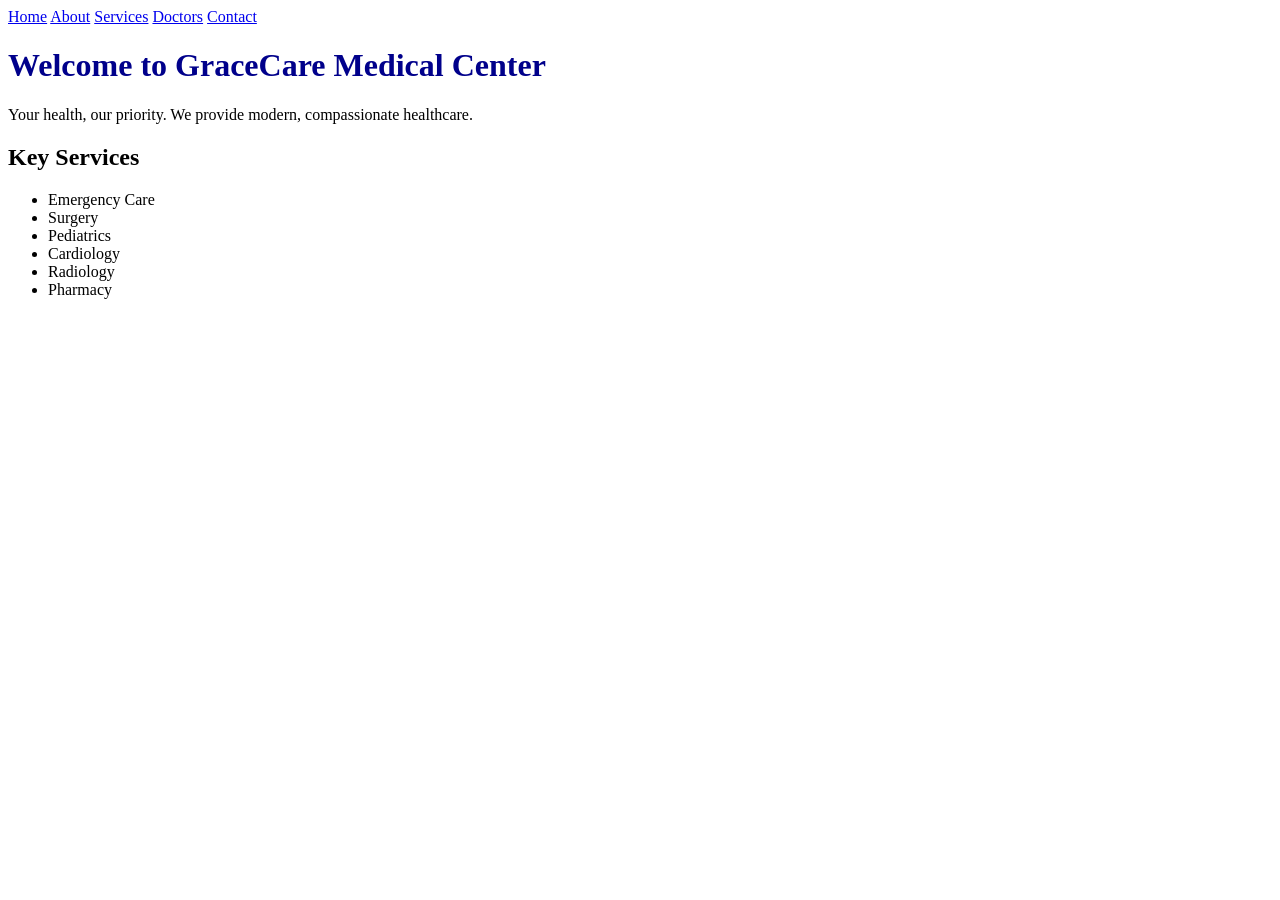
==== index.html @ ee9bda85 "first commit" ====
<!DOCTYPE html>
<html lang="en">
<head>
  <meta charset="UTF-8">
  <title>GraceCare Medical Center - Home</title>
  <link rel="stylesheet" href="css/style.css">
</head>
<body>
  <nav>
    <a href="index.html">Home</a>
    <a href="about.html">About</a>
    <a href="services.html">Services</a>
    <a href="doctors.html">Doctors</a>
    <a href="contact.html">Contact</a>
  </nav>

  <h1 style="color:darkblue;">Welcome to GraceCare Medical Center</h1>
  <p>Your health, our priority. We provide modern, compassionate healthcare.</p>

  <section>
    <h2>Key Services</h2>
    <ul>
      <li>Emergency Care</li>
      <li>Surgery</li>
      <li>Pediatrics</li>
      <li>Cardiology</li>
      <li>Radiology</li>
      <li>Pharmacy</li>
    </ul>
  </section>
</body>
</html>
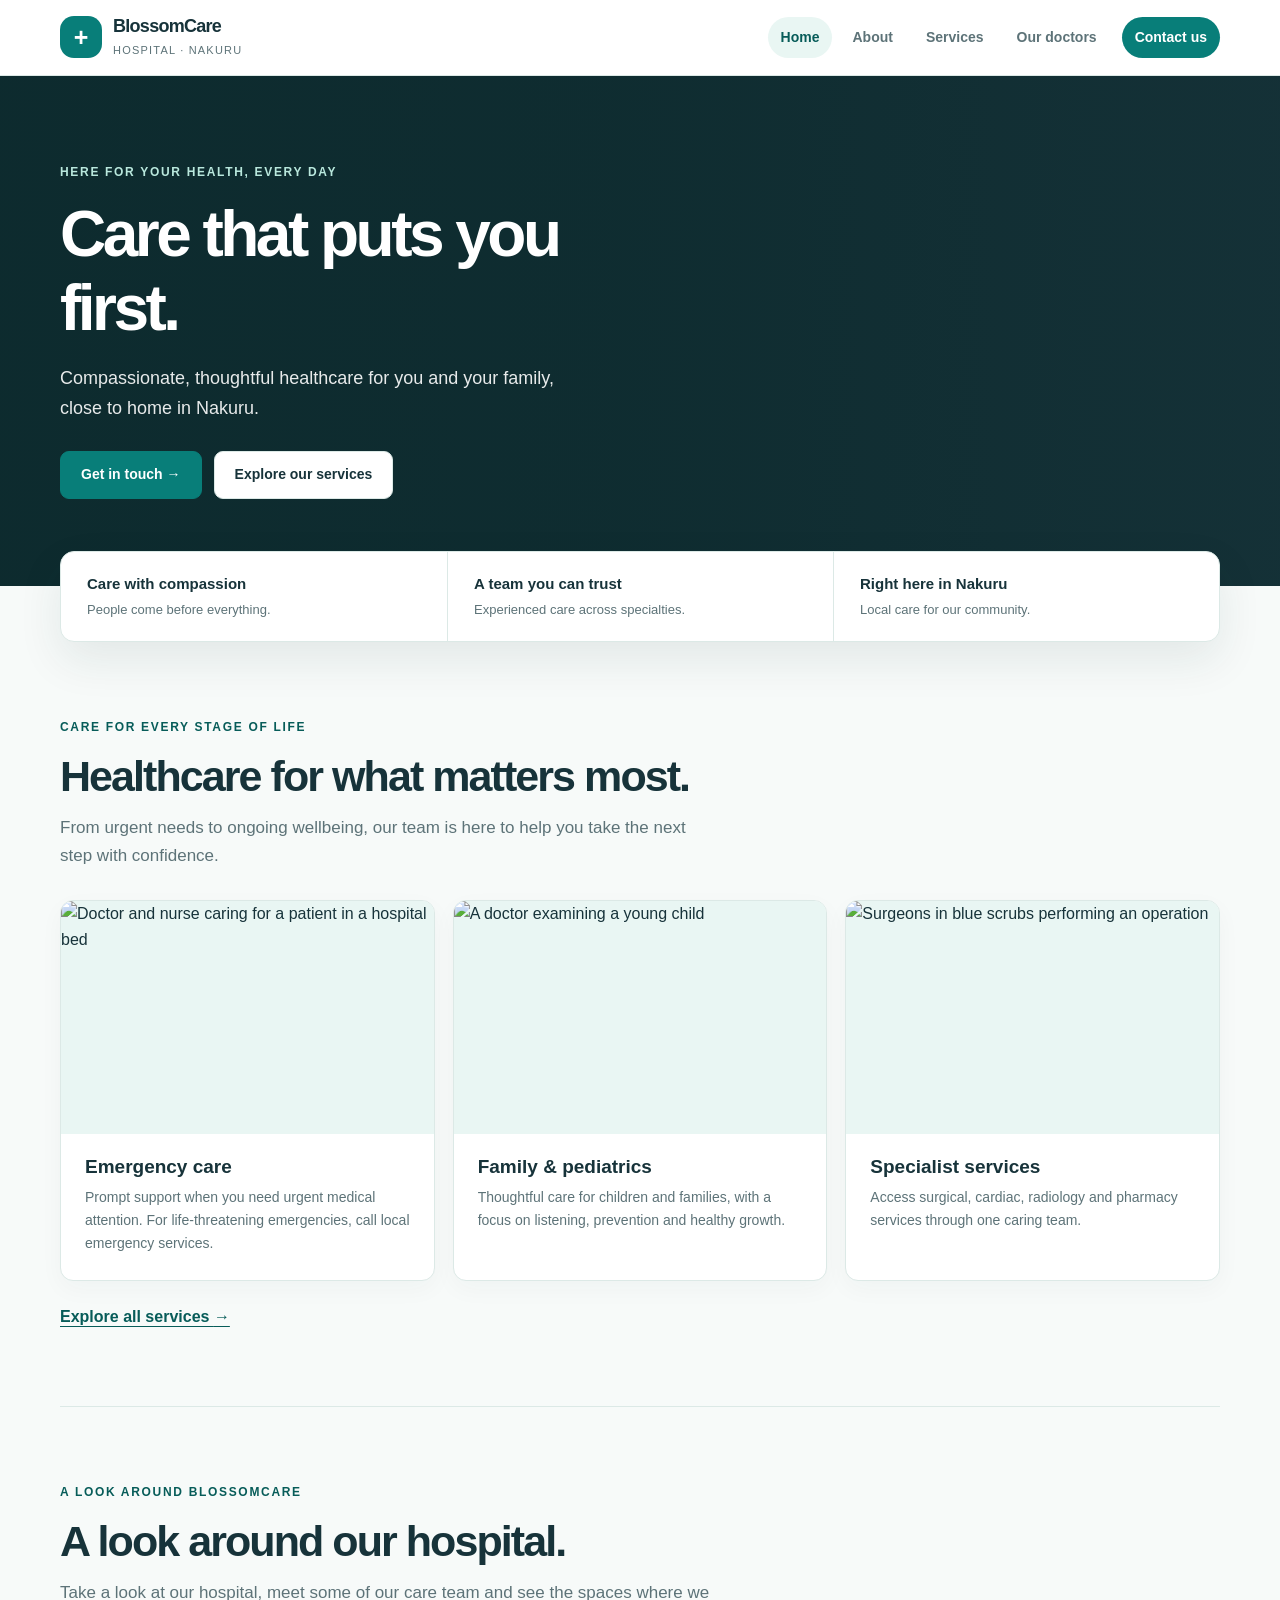
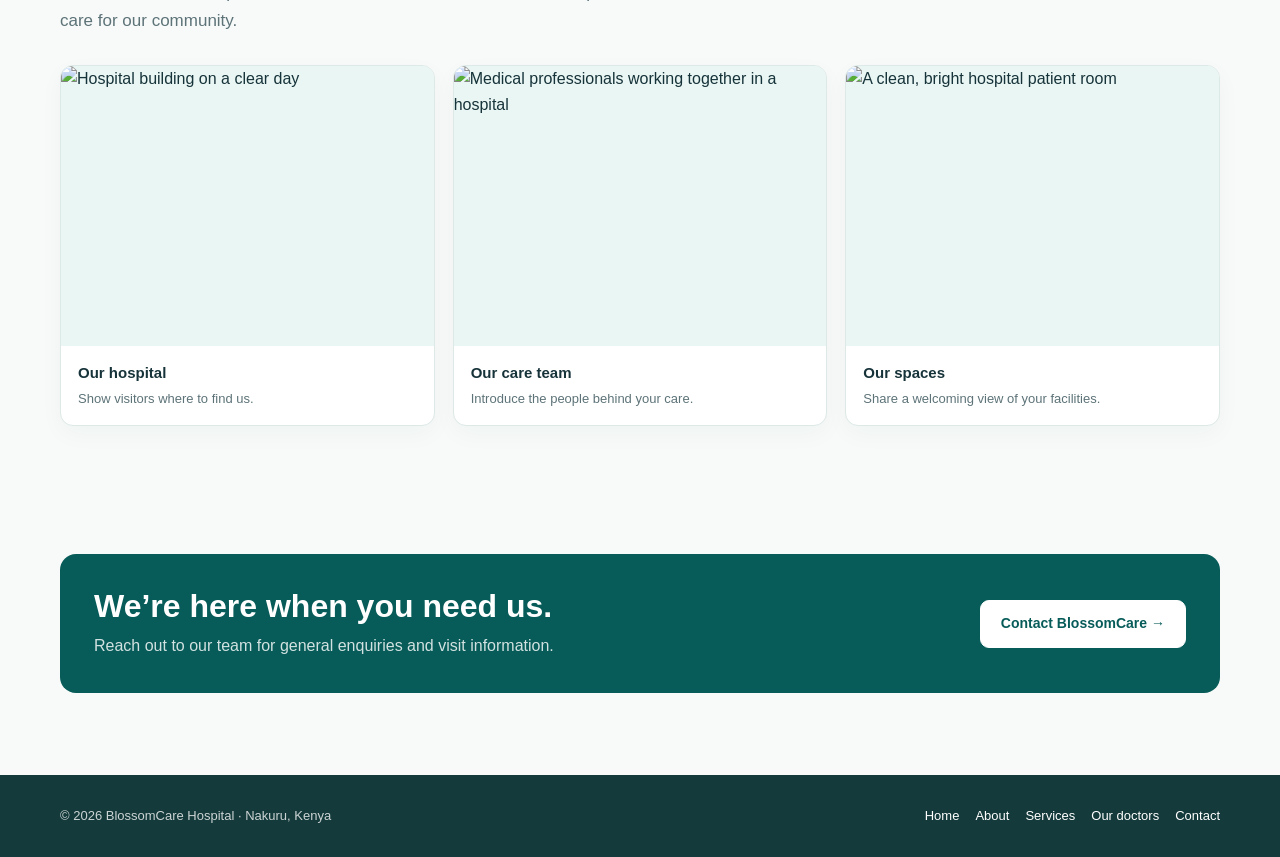
==== commit 7114d525: "Restore multi-page hospital site Co-authored-by: Copilot <223556219+Copilot@users.noreply.github.com" ====
--- a/index.html
+++ b/index.html
@@ -2,31 +2,125 @@
 <html lang="en">
 <head>
   <meta charset="UTF-8">
-  <title>GraceCare Medical Center - Home</title>
-  <link rel="stylesheet" href="css/style.css">
+  <meta name="viewport" content="width=device-width, initial-scale=1">
+  <meta name="description" content="Compassionate, patient-first healthcare in Nakuru, Kenya. Explore BlossomCare Hospital services and meet our care team.">
+  <meta name="theme-color" content="#087e79">
+  <title>BlossomCare Hospital | Care that puts you first</title>
+  <link rel="stylesheet" href="grace_care_website/css/style.css">
 </head>
 <body>
-  <nav>
-    <a href="index.html">Home</a>
-    <a href="about.html">About</a>
-    <a href="services.html">Services</a>
-    <a href="doctors.html">Doctors</a>
-    <a href="contact.html">Contact</a>
-  </nav>
+  <a class="skip-link" href="#main">Skip to main content</a>
+  <header class="site-header">
+    <a class="brand" href="#main" aria-label="BlossomCare Hospital home">
+      <span class="brand-mark" aria-hidden="true">+</span>
+      <span><span class="brand-name">BlossomCare</span><span class="brand-tagline">Hospital · Nakuru</span></span>
+    </a>
+    <nav class="main-nav" aria-label="Main navigation">
+      <a href="index.html" aria-current="page">Home</a>
+      <a href="about.html">About</a>
+      <a href="grace_care_website/service.html">Services</a>
+      <a href="grace_care_website/doctors.html">Our doctors</a>
+      <a class="nav-cta" href="grace_care_website/contact.html">Contact us</a>
+    </nav>
+  </header>
 
-  <h1 style="color:darkblue;">Welcome to GraceCare Medical Center</h1>
-  <p>Your health, our priority. We provide modern, compassionate healthcare.</p>
+  <main id="main">
+    <section class="hero">
+      <div class="hero-inner">
+        <div class="hero-copy">
+          <p class="eyebrow">Here for your health, every day</p>
+          <h1>Care that puts you first.</h1>
+          <p>Compassionate, thoughtful healthcare for you and your family, close to home in Nakuru.</p>
+          <div class="button-row">
+            <a class="button" href="grace_care_website/contact.html">Get in touch <span aria-hidden="true">&nbsp;→</span></a>
+            <a class="button button-secondary" href="#services">Explore our services</a>
+          </div>
+        </div>
+      </div>
+    </section>
 
-  <section>
-    <h2>Key Services</h2>
-    <ul>
-      <li>Emergency Care</li>
-      <li>Surgery</li>
-      <li>Pediatrics</li>
-      <li>Cardiology</li>
-      <li>Radiology</li>
-      <li>Pharmacy</li>
-    </ul>
-  </section>
+    <div class="trust-strip" aria-label="Hospital highlights">
+      <div class="trust-item"><strong>Care with compassion</strong><span>People come before everything.</span></div>
+      <div class="trust-item"><strong>A team you can trust</strong><span>Experienced care across specialties.</span></div>
+      <div class="trust-item"><strong>Right here in Nakuru</strong><span>Local care for our community.</span></div>
+    </div>
+
+    <section class="section container" id="services" aria-labelledby="services-heading">
+      <div class="section-heading">
+        <p class="eyebrow">Care for every stage of life</p>
+        <h2 id="services-heading">Healthcare for what matters most.</h2>
+        <p>From urgent needs to ongoing wellbeing, our team is here to help you take the next step with confidence.</p>
+      </div>
+      <div class="card-grid">
+        <article class="info-card service-card">
+          <img class="service-image" src="https://images.unsplash.com/photo-1633488781325-d36e6818d0c8?auto=format&amp;fit=crop&amp;w=900&amp;q=80" alt="Doctor and nurse caring for a patient in a hospital bed" loading="lazy" decoding="async">
+          <div class="service-card-content">
+            <h3>Emergency care</h3>
+            <p>Prompt support when you need urgent medical attention. For life-threatening emergencies, call local emergency services.</p>
+          </div>
+        </article>
+        <article class="info-card service-card">
+          <img class="service-image" src="https://images.unsplash.com/photo-1632053002928-1919605ee6f7?crop=entropy&amp;cs=tinysrgb&amp;fit=max&amp;fm=jpg&amp;ixid=M3wxMjA3fDB8MXxzZWFyY2h8Mnx8cGVkaWF0cmljJTIwZG9jdG9yJTIwY2hpbGR8ZW58MHx8fHwxNzkxMzI0ODE4fDA&amp;ixlib=rb-4.1.0&amp;q=80&amp;w=900" alt="A doctor examining a young child" loading="lazy" decoding="async">
+          <div class="service-card-content">
+            <h3>Family &amp; pediatrics</h3>
+            <p>Thoughtful care for children and families, with a focus on listening, prevention and healthy growth.</p>
+          </div>
+        </article>
+        <article class="info-card service-card">
+          <img class="service-image" src="https://images.unsplash.com/photo-1579684453423-f84349ef60b0?crop=entropy&amp;cs=tinysrgb&amp;fit=max&amp;fm=jpg&amp;ixid=M3wxMjA3fDB8MXxzZWFyY2h8M3x8c3VyZ2VvbnMlMjBvcGVyYXRpbmclMjByb29tfGVufDB8fHx8MTc5MTMyNDgxNnww&amp;ixlib=rb-4.1.0&amp;q=80&amp;w=900" alt="Surgeons in blue scrubs performing an operation" loading="lazy" decoding="async">
+          <div class="service-card-content">
+            <h3>Specialist services</h3>
+            <p>Access surgical, cardiac, radiology and pharmacy services through one caring team.</p>
+          </div>
+        </article>
+      </div>
+      <a class="text-link" href="grace_care_website/service.html">Explore all services <span aria-hidden="true">→</span></a>
+    </section>
+
+    <section class="section container gallery-section" id="gallery" aria-labelledby="gallery-heading">
+      <div class="section-heading">
+        <p class="eyebrow">A look around BlossomCare</p>
+        <h2 id="gallery-heading">A look around our hospital.</h2>
+        <p>Take a look at our hospital, meet some of our care team and see the spaces where we care for our community.</p>
+      </div>
+      <div class="gallery-grid">
+        <figure class="gallery-card">
+          <img class="gallery-image" src="https://images.unsplash.com/photo-1586773860418-d37222d8fce3?crop=entropy&amp;cs=tinysrgb&amp;fit=max&amp;fm=jpg&amp;ixid=M3wxMjA3fDB8MXxzZWFyY2h8Mnx8aG9zcGl0YWwlMjBleHRlcmlvcnxlbnwwfHx8fDE3OTEzMjQyODh8MA&amp;ixlib=rb-4.1.0&amp;q=80&amp;w=1000" alt="Hospital building on a clear day" loading="lazy" decoding="async">
+          <figcaption><strong>Our hospital</strong><span>Show visitors where to find us.</span></figcaption>
+        </figure>
+        <figure class="gallery-card">
+          <img class="gallery-image" src="https://images.unsplash.com/photo-1504813184591-01572f98c85f?crop=entropy&amp;cs=tinysrgb&amp;fit=max&amp;fm=jpg&amp;ixid=M3wxMjA3fDB8MXxzZWFyY2h8Mnx8ZG9jdG9ycyUyMG1lZGljYWwlMjB0ZWFtfGVufDB8fHx8MTc5MTMyNDI5MXww&amp;ixlib=rb-4.1.0&amp;q=80&amp;w=1000" alt="Medical professionals working together in a hospital" loading="lazy" decoding="async">
+          <figcaption><strong>Our care team</strong><span>Introduce the people behind your care.</span></figcaption>
+        </figure>
+        <figure class="gallery-card">
+          <img class="gallery-image" src="https://images.unsplash.com/photo-1538108149393-fbbd81895907?crop=entropy&amp;cs=tinysrgb&amp;fit=max&amp;fm=jpg&amp;ixid=M3wxMjA3fDB8MXxzZWFyY2h8M3x8aG9zcGl0YWwlMjBpbnRlcmlvcnxlbnwwfHx8fDE3OTEzMjQyOTR8MA&amp;ixlib=rb-4.1.0&amp;q=80&amp;w=1000" alt="A clean, bright hospital patient room" loading="lazy" decoding="async">
+          <figcaption><strong>Our spaces</strong><span>Share a welcoming view of your facilities.</span></figcaption>
+        </figure>
+      </div>
+    </section>
+
+    <section class="section-tight container" id="contact">
+      <div class="cta-panel">
+        <div>
+          <h2>We’re here when you need us.</h2>
+          <p>Reach out to our team for general enquiries and visit information.</p>
+        </div>
+        <a class="button" href="grace_care_website/contact.html">Contact BlossomCare <span aria-hidden="true">&nbsp;→</span></a>
+      </div>
+    </section>
+  </main>
+
+  <footer class="site-footer">
+    <div class="container footer-inner">
+      <p>&copy; <span id="copyright-year">2026</span> BlossomCare Hospital · Nakuru, Kenya</p>
+      <nav class="footer-links" aria-label="Footer navigation">
+        <a href="index.html">Home</a>
+        <a href="about.html">About</a>
+        <a href="grace_care_website/service.html">Services</a>
+        <a href="grace_care_website/doctors.html">Our doctors</a>
+        <a href="grace_care_website/contact.html">Contact</a>
+      </nav>
+    </div>
+  </footer>
 </body>
 </html>
--- a/grace_care_website/css/style.css
+++ b/grace_care_website/css/style.css
@@ -0,0 +1,930 @@
+:root {
+  color-scheme: light;
+  --ink: #17333a;
+  --muted: #5d7378;
+  --teal: #087e79;
+  --teal-dark: #075c59;
+  --mint: #e9f6f3;
+  --paper: #f7faf9;
+  --white: #fff;
+  --line: #dce9e6;
+  --shadow: 0 18px 45px rgba(23, 51, 58, 0.09);
+}
+
+* {
+  box-sizing: border-box;
+}
+
+html {
+  scroll-behavior: smooth;
+  scroll-padding-top: 20px;
+}
+
+body {
+  margin: 0;
+  background: var(--paper);
+  color: var(--ink);
+  font-family: "Segoe UI", Arial, sans-serif;
+  font-size: 16px;
+  line-height: 1.65;
+}
+
+a {
+  color: var(--teal-dark);
+}
+
+a:focus-visible,
+button:focus-visible {
+  outline: 3px solid #e4a940;
+  outline-offset: 3px;
+}
+
+h1,
+h2,
+h3,
+p {
+  margin-top: 0;
+}
+
+h1,
+h2,
+h3 {
+  color: var(--ink);
+  line-height: 1.16;
+}
+
+.skip-link {
+  position: absolute;
+  z-index: 5;
+  top: 8px;
+  left: 8px;
+  padding: 8px 12px;
+  transform: translateY(-150%);
+  border-radius: 8px;
+  background: var(--white);
+  color: var(--ink);
+}
+
+.skip-link:focus {
+  transform: translateY(0);
+}
+
+.site-header {
+  position: relative;
+  z-index: 2;
+  display: flex;
+  align-items: center;
+  justify-content: space-between;
+  gap: 24px;
+  padding: 16px max(24px, calc((100% - 1160px) / 2));
+  border-bottom: 1px solid var(--line);
+  background: var(--white);
+}
+
+.brand {
+  display: inline-flex;
+  align-items: center;
+  gap: 11px;
+  color: var(--ink);
+  text-decoration: none;
+}
+
+.brand-mark {
+  display: grid;
+  width: 42px;
+  height: 42px;
+  place-items: center;
+  border-radius: 14px;
+  background: var(--teal);
+  color: var(--white);
+  font-size: 25px;
+  font-weight: 700;
+  line-height: 1;
+}
+
+.brand-name,
+.brand-tagline {
+  display: block;
+}
+
+.brand-name {
+  font-size: 18px;
+  font-weight: 750;
+  letter-spacing: -0.04em;
+  line-height: 1.2;
+}
+
+.brand-tagline {
+  margin-top: 3px;
+  color: var(--muted);
+  font-size: 11px;
+  letter-spacing: 0.11em;
+  text-transform: uppercase;
+}
+
+.main-nav {
+  display: flex;
+  flex-wrap: wrap;
+  align-items: center;
+  justify-content: flex-end;
+  gap: 7px;
+}
+
+.main-nav a {
+  padding: 9px 13px;
+  border-radius: 999px;
+  color: var(--muted);
+  font-size: 14px;
+  font-weight: 650;
+  text-decoration: none;
+  transition: background-color 160ms ease, color 160ms ease;
+}
+
+.main-nav a:hover,
+.main-nav a[aria-current="page"] {
+  background: var(--mint);
+  color: var(--teal-dark);
+}
+
+.main-nav .nav-cta {
+  margin-left: 5px;
+  background: var(--teal);
+  color: var(--white);
+}
+
+.main-nav .nav-cta:hover {
+  background: var(--teal-dark);
+  color: var(--white);
+}
+
+.container {
+  width: min(100% - 48px, 1160px);
+  margin-inline: auto;
+}
+
+.hero {
+  position: relative;
+  display: grid;
+  min-height: 510px;
+  overflow: hidden;
+  align-items: center;
+  background-color: #17333a;
+  background-image:
+    linear-gradient(90deg, rgba(12, 42, 45, 0.9) 0%, rgba(12, 42, 45, 0.74) 47%, rgba(12, 42, 45, 0.25) 100%),
+    url("https://images.unsplash.com/photo-1519494026892-80bbd2d6fd0d?auto=format&fit=crop&w=2000&q=85");
+  background-position: center;
+  background-size: cover;
+  color: var(--white);
+}
+
+.hero-inner {
+  position: relative;
+  z-index: 1;
+  width: min(100% - 48px, 1160px);
+  margin-inline: auto;
+  padding-block: 82px;
+}
+
+.hero-copy {
+  max-width: 590px;
+}
+
+.eyebrow {
+  margin: 0 0 14px;
+  color: var(--teal-dark);
+  font-size: 12px;
+  font-weight: 750;
+  letter-spacing: 0.14em;
+  text-transform: uppercase;
+}
+
+.hero h1 {
+  max-width: 590px;
+  margin-bottom: 19px;
+  color: var(--white);
+  font-size: clamp(42px, 5vw, 66px);
+  letter-spacing: -0.055em;
+}
+
+.hero .eyebrow {
+  color: #b9e8dd;
+}
+
+.hero-copy > p:not(.eyebrow) {
+  max-width: 500px;
+  margin-bottom: 27px;
+  color: rgba(255, 255, 255, 0.9);
+  font-size: 18px;
+}
+
+.button-row {
+  display: flex;
+  flex-wrap: wrap;
+  gap: 12px;
+}
+
+.button {
+  display: inline-flex;
+  min-height: 48px;
+  align-items: center;
+  justify-content: center;
+  padding: 11px 20px;
+  border: 1px solid var(--teal);
+  border-radius: 9px;
+  background: var(--teal);
+  color: var(--white);
+  font-size: 14px;
+  font-weight: 700;
+  text-decoration: none;
+  transition: transform 160ms ease, background-color 160ms ease;
+}
+
+.button:hover {
+  transform: translateY(-2px);
+  background: var(--teal-dark);
+}
+
+.button-secondary {
+  border-color: var(--line);
+  background: var(--white);
+  color: var(--ink);
+}
+
+.button-secondary:hover {
+  border-color: var(--teal);
+  background: var(--white);
+  color: var(--teal-dark);
+}
+
+.trust-strip {
+  position: relative;
+  z-index: 1;
+  display: grid;
+  grid-template-columns: repeat(3, 1fr);
+  width: min(100% - 48px, 1160px);
+  margin: -35px auto 0;
+  border: 1px solid var(--line);
+  border-radius: 14px;
+  background: var(--white);
+  box-shadow: var(--shadow);
+}
+
+.trust-item {
+  padding: 20px 26px;
+}
+
+.trust-item + .trust-item {
+  border-left: 1px solid var(--line);
+}
+
+.trust-item strong,
+.trust-item span {
+  display: block;
+}
+
+.trust-item strong {
+  font-size: 15px;
+}
+
+.trust-item span {
+  margin-top: 3px;
+  color: var(--muted);
+  font-size: 13px;
+}
+
+.section {
+  padding-block: 76px;
+}
+
+.section-tight {
+  padding-block: 52px;
+}
+
+.page-hero {
+  display: flex;
+  min-height: 300px;
+  align-items: center;
+  padding-block: 64px;
+  background-color: #17333a;
+  background-image:
+    linear-gradient(90deg, rgba(12, 42, 45, 0.9) 0%, rgba(12, 42, 45, 0.72) 55%, rgba(12, 42, 45, 0.35) 100%),
+    url("https://images.unsplash.com/photo-1519494026892-80bbd2d6fd0d?auto=format&fit=crop&w=2000&q=85");
+  background-position: center;
+  background-size: cover;
+}
+
+.page-hero .container {
+  max-width: 1160px;
+}
+
+.page-hero h1 {
+  max-width: 740px;
+  margin-bottom: 14px;
+  color: var(--white);
+  font-size: clamp(42px, 5vw, 60px);
+  letter-spacing: -0.055em;
+}
+
+.page-hero .eyebrow {
+  color: #b9e8dd;
+}
+
+.page-hero .container > p:last-child {
+  max-width: 680px;
+  margin-bottom: 0;
+  color: rgba(255, 255, 255, 0.9);
+  font-size: 18px;
+}
+
+.content-section {
+  padding-block: 60px;
+}
+
+.split-layout {
+  display: grid;
+  grid-template-columns: 1fr 1fr;
+  align-items: center;
+  gap: 42px;
+  margin-bottom: 38px;
+}
+
+.split-layout h2,
+.contact-details h2 {
+  margin-bottom: 14px;
+  font-size: clamp(29px, 3.5vw, 40px);
+  letter-spacing: -0.045em;
+}
+
+.split-layout p:not(.eyebrow) {
+  color: var(--muted);
+}
+
+.content-image {
+  display: block;
+  width: 100%;
+  max-height: 390px;
+  aspect-ratio: 4 / 3;
+  border-radius: 15px;
+  object-fit: cover;
+}
+
+.value-grid,
+.service-detail-grid,
+.doctor-grid {
+  display: grid;
+  grid-template-columns: repeat(3, minmax(0, 1fr));
+  gap: 18px;
+}
+
+.value-grid .eyebrow {
+  margin-bottom: 10px;
+}
+
+.value-grid .info-card > p:last-child {
+  margin-bottom: 0;
+}
+
+.values-section {
+  background: #eef5f3;
+}
+
+.value-symbol {
+  display: grid;
+  width: 42px;
+  height: 42px;
+  margin-bottom: 16px;
+  place-items: center;
+  border-radius: 12px;
+  background: var(--mint);
+  color: var(--teal);
+  font-size: 22px;
+  font-weight: 700;
+}
+
+.service-detail-grid {
+  row-gap: 22px;
+}
+
+.service-detail-card {
+  overflow: hidden;
+  padding: 0;
+}
+
+.service-detail-card .service-image {
+  aspect-ratio: 16 / 10;
+}
+
+.service-card-content h2 {
+  margin-bottom: 8px;
+  font-size: 20px;
+}
+
+.service-disclaimer,
+.image-disclaimer {
+  margin: 20px 0 0;
+  color: var(--muted);
+  font-size: 13px;
+}
+
+.doctor-card {
+  overflow: hidden;
+  padding: 0;
+}
+
+.doctor-image {
+  display: block;
+  width: 100%;
+  aspect-ratio: 4 / 3;
+  background: var(--mint);
+  object-fit: cover;
+  object-position: center 30%;
+}
+
+.doctor-card-content {
+  padding: 22px 24px 25px;
+}
+
+.doctor-card-content h2 {
+  margin-bottom: 6px;
+  font-size: 21px;
+}
+
+.doctor-card-content p:last-child {
+  margin-bottom: 0;
+  color: var(--muted);
+  font-size: 14px;
+}
+
+.doctor-specialty {
+  margin-bottom: 11px;
+  color: var(--teal-dark);
+  font-size: 13px;
+  font-weight: 700;
+}
+
+.contact-layout {
+  display: grid;
+  grid-template-columns: 0.9fr 1.1fr;
+  align-items: start;
+  gap: 22px;
+}
+
+.contact-details,
+.contact-form-card {
+  padding: 30px;
+}
+
+.contact-detail {
+  display: flex;
+  align-items: flex-start;
+  gap: 13px;
+  padding-block: 17px;
+  border-top: 1px solid var(--line);
+}
+
+.contact-detail:first-of-type {
+  margin-top: 22px;
+}
+
+.contact-symbol {
+  display: grid;
+  width: 38px;
+  height: 38px;
+  flex: 0 0 38px;
+  place-items: center;
+  border-radius: 11px;
+  background: var(--mint);
+  color: var(--teal-dark);
+  font-size: 18px;
+}
+
+.contact-detail strong,
+.contact-detail span:not(.contact-symbol),
+.contact-detail a {
+  display: block;
+}
+
+.contact-detail strong {
+  margin-bottom: 3px;
+  font-size: 14px;
+}
+
+.contact-detail div > span,
+.contact-detail a {
+  color: var(--muted);
+  font-size: 14px;
+}
+
+.contact-detail a {
+  color: var(--teal-dark);
+}
+
+.contact-form-card h2 {
+  margin-bottom: 8px;
+  font-size: 25px;
+}
+
+.contact-form-card > p {
+  color: var(--muted);
+  font-size: 14px;
+}
+
+.contact-form-card form {
+  display: grid;
+  gap: 9px;
+}
+
+.contact-form-card label {
+  margin-top: 5px;
+  font-size: 14px;
+  font-weight: 700;
+}
+
+.contact-form-card input,
+.contact-form-card textarea {
+  width: 100%;
+  padding: 11px 12px;
+  border: 1px solid #bfd1cd;
+  border-radius: 8px;
+  background: var(--white);
+  color: var(--ink);
+  font: inherit;
+}
+
+.contact-form-card input:focus,
+.contact-form-card textarea:focus {
+  border-color: var(--teal);
+  outline: 3px solid rgba(8, 126, 121, 0.16);
+}
+
+.contact-form-card textarea {
+  resize: vertical;
+}
+
+.contact-form-card .button {
+  justify-self: start;
+  margin-top: 8px;
+  cursor: pointer;
+}
+
+.form-status {
+  min-height: 1.5em;
+  margin: 0;
+  color: var(--teal-dark);
+  font-size: 13px;
+}
+
+.emergency-note {
+  margin: 20px 0 0;
+  padding: 16px 18px;
+  border-left: 4px solid #c77d14;
+  border-radius: 7px;
+  background: #fff5e5;
+  color: #5b451f;
+  font-size: 14px;
+}
+
+.emergency-note strong {
+  display: block;
+}
+
+.section-heading {
+  max-width: 650px;
+  margin-bottom: 30px;
+}
+
+.section-heading h2 {
+  margin-bottom: 12px;
+  font-size: clamp(30px, 3.5vw, 43px);
+  letter-spacing: -0.045em;
+}
+
+.section-heading > p:last-child {
+  margin-bottom: 0;
+  color: var(--muted);
+  font-size: 17px;
+}
+
+.card-grid,
+.gallery-grid {
+  display: grid;
+  grid-template-columns: repeat(3, minmax(0, 1fr));
+  gap: 18px;
+}
+
+.info-card {
+  padding: 25px;
+  border: 1px solid var(--line);
+  border-radius: 13px;
+  background: var(--white);
+  box-shadow: 0 8px 24px rgba(23, 51, 58, 0.035);
+}
+
+.info-card h3 {
+  margin-bottom: 8px;
+  font-size: 19px;
+}
+
+.info-card p {
+  margin-bottom: 0;
+  color: var(--muted);
+  font-size: 14px;
+}
+
+.service-card {
+  min-height: 0;
+  overflow: hidden;
+  padding: 0;
+}
+
+.service-image {
+  display: block;
+  width: 100%;
+  aspect-ratio: 16 / 10;
+  object-fit: cover;
+  background: var(--mint);
+}
+
+.service-card-content {
+  padding: 22px 24px 25px;
+}
+
+.service-card-content p {
+  margin-bottom: 0;
+  color: var(--muted);
+  font-size: 14px;
+}
+
+.text-link {
+  display: inline-block;
+  margin-top: 23px;
+  font-weight: 700;
+  text-decoration-thickness: 1px;
+  text-underline-offset: 4px;
+}
+
+.gallery-section {
+  border-top: 1px solid var(--line);
+}
+
+.gallery-card {
+  min-width: 0;
+  margin: 0;
+  overflow: hidden;
+  border: 1px solid var(--line);
+  border-radius: 13px;
+  background: var(--white);
+  box-shadow: 0 8px 24px rgba(23, 51, 58, 0.035);
+}
+
+.gallery-image {
+  display: block;
+  width: 100%;
+  aspect-ratio: 4 / 3;
+  object-fit: cover;
+  background: var(--mint);
+}
+
+.gallery-card figcaption {
+  display: grid;
+  gap: 3px;
+  padding: 15px 17px;
+}
+
+.gallery-card figcaption strong {
+  font-size: 15px;
+}
+
+.gallery-card figcaption span {
+  color: var(--muted);
+  font-size: 13px;
+}
+
+.cta-panel {
+  display: flex;
+  align-items: center;
+  justify-content: space-between;
+  gap: 24px;
+  padding: 34px;
+  border-radius: 16px;
+  background: var(--teal-dark);
+  color: var(--white);
+}
+
+.cta-panel h2 {
+  margin-bottom: 8px;
+  color: var(--white);
+  font-size: clamp(24px, 3vw, 32px);
+}
+
+.cta-panel p {
+  margin-bottom: 0;
+  color: rgba(255, 255, 255, 0.82);
+}
+
+.cta-panel .button {
+  flex: 0 0 auto;
+  border-color: var(--white);
+  background: var(--white);
+  color: var(--teal-dark);
+}
+
+.site-footer {
+  margin-top: 30px;
+  padding-block: 30px;
+  background: #153a3b;
+  color: rgba(255, 255, 255, 0.78);
+}
+
+.footer-inner {
+  display: flex;
+  align-items: center;
+  justify-content: space-between;
+  gap: 20px;
+}
+
+.footer-inner p {
+  margin: 0;
+  font-size: 13px;
+}
+
+.footer-links {
+  display: flex;
+  flex-wrap: wrap;
+  gap: 16px;
+}
+
+.footer-links a {
+  color: var(--white);
+  font-size: 13px;
+  text-decoration: none;
+}
+
+.footer-links a:hover {
+  text-decoration: underline;
+}
+
+@media (max-width: 760px) {
+  .site-header {
+    align-items: flex-start;
+    flex-direction: column;
+    gap: 12px;
+    padding: 14px 24px;
+  }
+
+  .main-nav {
+    justify-content: flex-start;
+    gap: 2px;
+  }
+
+  .main-nav a {
+    padding: 8px 10px;
+    font-size: 13px;
+  }
+
+  .main-nav .nav-cta {
+    margin-left: 0;
+  }
+
+  .hero {
+    min-height: 460px;
+    background-position: 62% center;
+    background-image:
+      linear-gradient(90deg, rgba(12, 42, 45, 0.88), rgba(12, 42, 45, 0.57)),
+      url("https://images.unsplash.com/photo-1519494026892-80bbd2d6fd0d?auto=format&fit=crop&w=1200&q=80");
+  }
+
+  .hero-inner {
+    padding-block: 68px 90px;
+  }
+
+  .trust-strip {
+    grid-template-columns: 1fr;
+    margin-top: -24px;
+  }
+
+  .trust-item {
+    padding: 14px 19px;
+  }
+
+  .trust-item + .trust-item {
+    border-top: 1px solid var(--line);
+    border-left: 0;
+  }
+
+  .section {
+    padding-block: 58px;
+  }
+
+  .card-grid,
+  .gallery-grid,
+  .service-detail-grid,
+  .doctor-grid,
+  .value-grid {
+    grid-template-columns: repeat(2, minmax(0, 1fr));
+  }
+
+  .split-layout,
+  .contact-layout {
+    grid-template-columns: 1fr;
+  }
+}
+
+@media (max-width: 520px) {
+  .container,
+  .hero-inner,
+  .trust-strip {
+    width: min(100% - 32px, 1160px);
+  }
+
+  .site-header {
+    padding-inline: 16px;
+  }
+
+  .brand-name {
+    font-size: 16px;
+  }
+
+  .main-nav {
+    width: 100%;
+    gap: 0;
+  }
+
+  .main-nav a {
+    padding: 7px 8px;
+    font-size: 12px;
+  }
+
+  .hero {
+    min-height: 425px;
+  }
+
+  .hero h1 {
+    font-size: 43px;
+  }
+
+  .hero-copy > p:not(.eyebrow) {
+    font-size: 16px;
+  }
+
+  .button-row .button {
+    flex: 1 1 auto;
+  }
+
+  .card-grid,
+  .gallery-grid,
+  .service-detail-grid,
+  .doctor-grid,
+  .value-grid {
+    grid-template-columns: 1fr;
+  }
+
+  .page-hero {
+    min-height: 270px;
+    padding-block: 54px 46px;
+    background-position: 62% center;
+    background-image:
+      linear-gradient(90deg, rgba(12, 42, 45, 0.88), rgba(12, 42, 45, 0.57)),
+      url("https://images.unsplash.com/photo-1519494026892-80bbd2d6fd0d?auto=format&fit=crop&w=1200&q=80");
+  }
+
+  .page-hero .container > p:last-child {
+    font-size: 16px;
+  }
+
+  .content-section {
+    padding-block: 42px;
+  }
+
+  .contact-details,
+  .contact-form-card {
+    padding: 22px;
+  }
+
+  .info-card {
+    padding: 21px;
+  }
+
+  .service-card {
+    padding: 0;
+  }
+
+  .cta-panel,
+  .footer-inner {
+    align-items: flex-start;
+    flex-direction: column;
+  }
+
+  .cta-panel {
+    padding: 25px;
+  }
+}
+
+@media (prefers-reduced-motion: reduce) {
+  *,
+  *::before,
+  *::after {
+    scroll-behavior: auto !important;
+    transition-duration: 0.01ms !important;
+  }
+}
